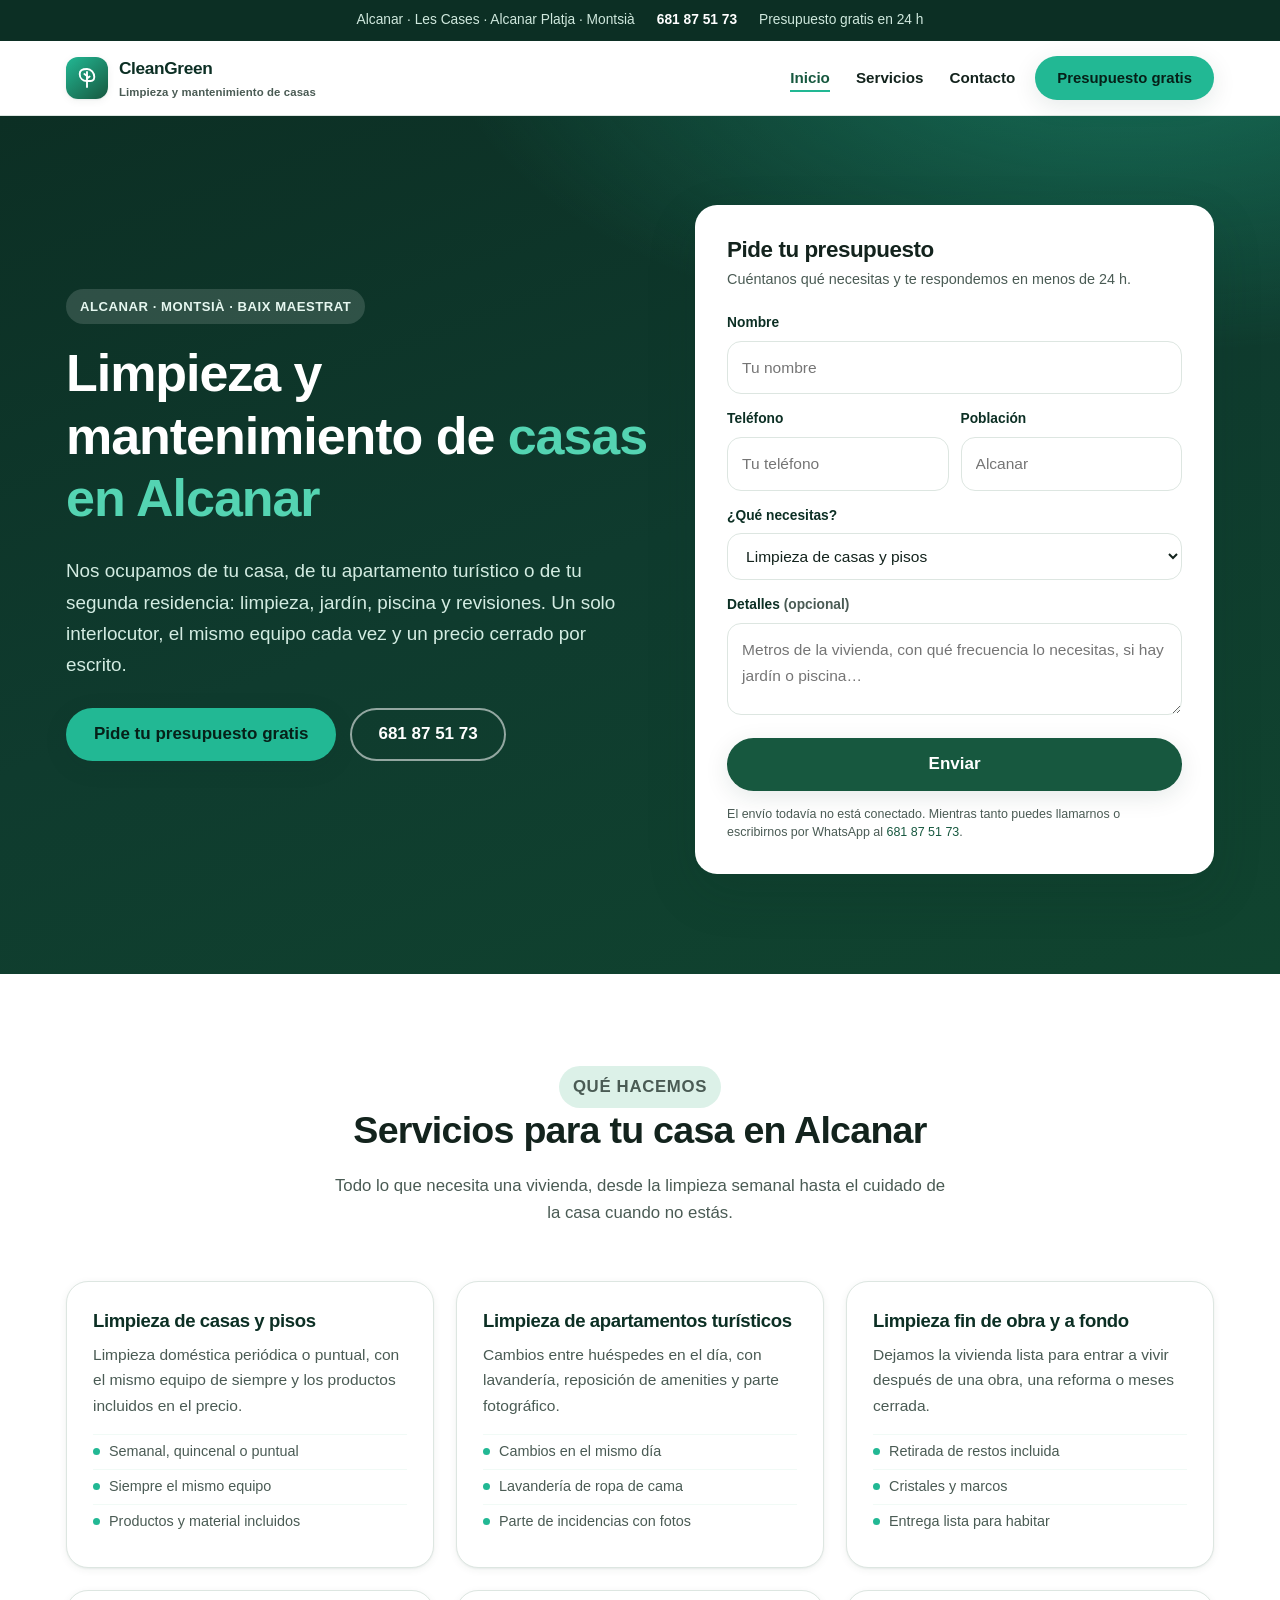
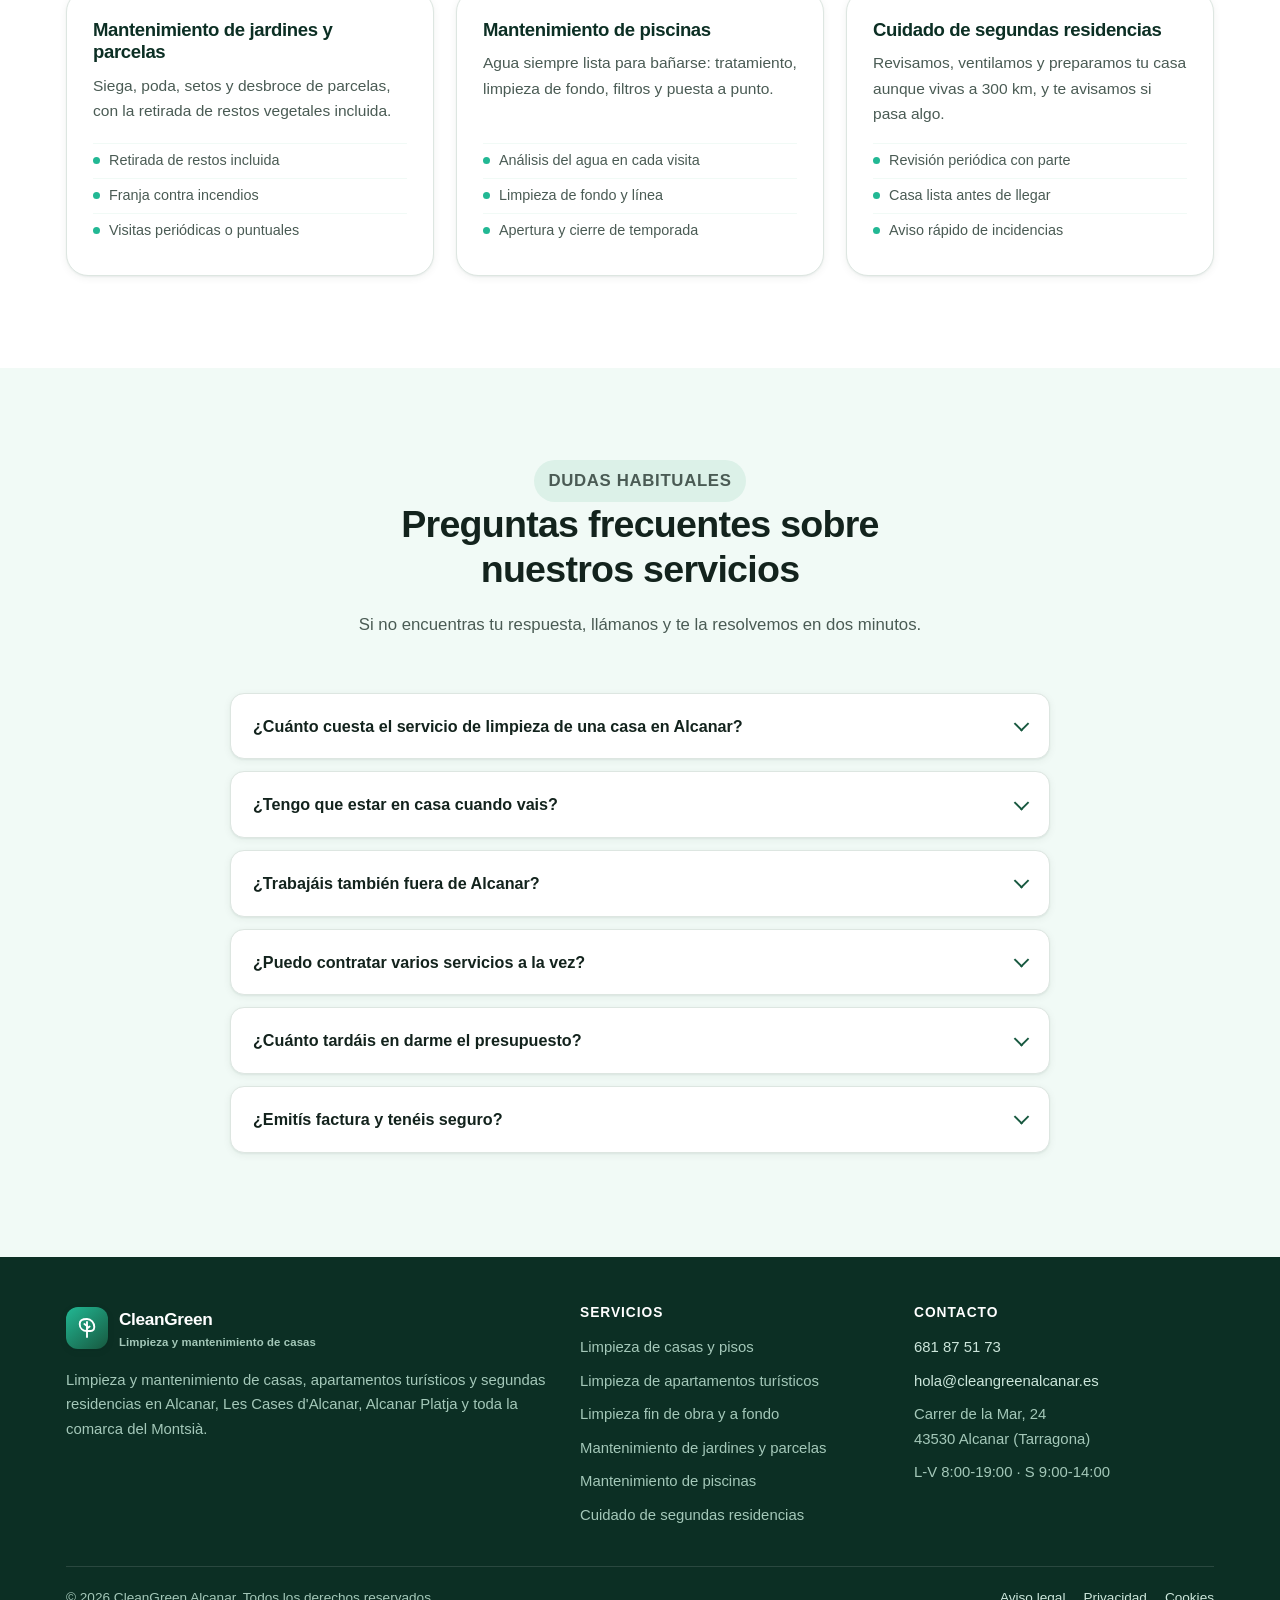
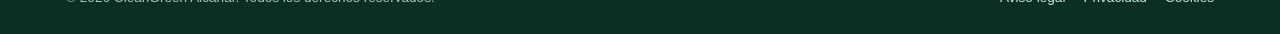
==== index.html @ db2a9612 "Desplegar la web en el dominio de GitHub Pages Web estatica de CleanGreen, empresa de limpieza y man" ====
<!DOCTYPE html>
<html lang="es">
<head>
<meta charset="utf-8">
<meta name="viewport" content="width=device-width, initial-scale=1">

<!-- ===== SEO basico ===== -->
<title>Limpieza y Mantenimiento de Casas en Alcanar | CleanGreen</title>
<meta name="description" content="Limpieza y mantenimiento de casas en Alcanar, Les Cases d&#x27;Alcanar y Alcanar Platja: limpieza doméstica, apartamentos turísticos, jardines y piscinas. Presupuesto gratis.">
<meta name="robots" content="index, follow, max-image-preview:large, max-snippet:-1">
<link rel="canonical" href="https://riuko97.github.io/CleanGreen/">
<meta name="author" content="CleanGreen Alcanar">
<meta name="theme-color" content="#0f3b2e">

<!-- ===== SEO local ===== -->
<meta name="geo.region" content="ES-CT">
<meta name="geo.placename" content="Alcanar, Tarragona">
<meta name="geo.position" content="40.5436;0.4817">
<meta name="ICBM" content="40.5436, 0.4817">

<!-- ===== Open Graph / Twitter ===== -->
<meta property="og:type" content="website">
<meta property="og:locale" content="es_ES">
<meta property="og:site_name" content="CleanGreen Alcanar">
<meta property="og:title" content="Limpieza y Mantenimiento de Casas en Alcanar | CleanGreen">
<meta property="og:description" content="Limpieza y mantenimiento de casas en Alcanar, Les Cases d&#x27;Alcanar y Alcanar Platja: limpieza doméstica, apartamentos turísticos, jardines y piscinas. Presupuesto gratis.">
<meta property="og:url" content="https://riuko97.github.io/CleanGreen/">
<meta property="og:image" content="https://riuko97.github.io/CleanGreen/img/og-cleangreen.png">
<meta property="og:image:width" content="1200">
<meta property="og:image:height" content="630">
<meta name="twitter:card" content="summary_large_image">
<meta name="twitter:title" content="Limpieza y Mantenimiento de Casas en Alcanar | CleanGreen">
<meta name="twitter:description" content="Limpieza y mantenimiento de casas en Alcanar, Les Cases d&#x27;Alcanar y Alcanar Platja: limpieza doméstica, apartamentos turísticos, jardines y piscinas. Presupuesto gratis.">
<meta name="twitter:image" content="https://riuko97.github.io/CleanGreen/img/og-cleangreen.png">

<link rel="stylesheet" href="css/styles.css?v=3">

<!-- ===== Datos estructurados ===== -->
<script type="application/ld+json">
{
  "@context": "https://schema.org",
  "@type": [
    "LocalBusiness",
    "HomeAndConstructionBusiness"
  ],
  "@id": "https://riuko97.github.io/CleanGreen/#negocio",
  "name": "CleanGreen Alcanar",
  "description": "Empresa de limpieza y mantenimiento de casas, apartamentos turísticos y segundas residencias en Alcanar, Les Cases d'Alcanar, Alcanar Platja y la comarca del Montsià.",
  "url": "https://riuko97.github.io/CleanGreen/",
  "image": "https://riuko97.github.io/CleanGreen/img/og-cleangreen.png",
  "telephone": "+34681875173",
  "email": "hola@cleangreenalcanar.es",
  "priceRange": "€€",
  "address": {
    "@type": "PostalAddress",
    "streetAddress": "Carrer de la Mar, 24",
    "addressLocality": "Alcanar",
    "addressRegion": "Tarragona",
    "postalCode": "43530",
    "addressCountry": "ES"
  },
  "geo": {
    "@type": "GeoCoordinates",
    "latitude": 40.5436,
    "longitude": 0.4817
  },
  "openingHoursSpecification": [
    {
      "@type": "OpeningHoursSpecification",
      "dayOfWeek": [
        "Monday",
        "Tuesday",
        "Wednesday",
        "Thursday",
        "Friday"
      ],
      "opens": "08:00",
      "closes": "19:00"
    },
    {
      "@type": "OpeningHoursSpecification",
      "dayOfWeek": "Saturday",
      "opens": "09:00",
      "closes": "14:00"
    }
  ],
  "areaServed": [
    {
      "@type": "City",
      "name": "Alcanar"
    },
    {
      "@type": "City",
      "name": "Les Cases d'Alcanar"
    },
    {
      "@type": "City",
      "name": "Alcanar Platja"
    },
    {
      "@type": "City",
      "name": "La Selleta"
    },
    {
      "@type": "City",
      "name": "Sant Carles de la Ràpita"
    },
    {
      "@type": "City",
      "name": "Ulldecona"
    },
    {
      "@type": "City",
      "name": "Amposta"
    },
    {
      "@type": "City",
      "name": "Santa Bàrbara"
    },
    {
      "@type": "City",
      "name": "Masdenverge"
    },
    {
      "@type": "City",
      "name": "La Sénia"
    },
    {
      "@type": "City",
      "name": "Vinaròs"
    },
    {
      "@type": "City",
      "name": "Sant Jordi"
    },
    {
      "@type": "City",
      "name": "Traiguera"
    },
    {
      "@type": "City",
      "name": "Càlig"
    }
  ],
  "knowsLanguage": [
    "es-ES",
    "ca-ES"
  ],
  "hasOfferCatalog": {
    "@type": "OfferCatalog",
    "name": "Servicios de limpieza y mantenimiento de casas en Alcanar",
    "itemListElement": [
      {
        "@type": "Offer",
        "itemOffered": {
          "@type": "Service",
          "name": "Limpieza de casas y pisos",
          "serviceType": "Limpieza de casas y pisos",
          "areaServed": "Alcanar"
        }
      },
      {
        "@type": "Offer",
        "itemOffered": {
          "@type": "Service",
          "name": "Limpieza de apartamentos turísticos",
          "serviceType": "Limpieza de apartamentos turísticos",
          "areaServed": "Alcanar"
        }
      },
      {
        "@type": "Offer",
        "itemOffered": {
          "@type": "Service",
          "name": "Limpieza fin de obra y a fondo",
          "serviceType": "Limpieza fin de obra y a fondo",
          "areaServed": "Alcanar"
        }
      },
      {
        "@type": "Offer",
        "itemOffered": {
          "@type": "Service",
          "name": "Mantenimiento de jardines y parcelas",
          "serviceType": "Mantenimiento de jardines y parcelas",
          "areaServed": "Alcanar"
        }
      },
      {
        "@type": "Offer",
        "itemOffered": {
          "@type": "Service",
          "name": "Mantenimiento de piscinas",
          "serviceType": "Mantenimiento de piscinas",
          "areaServed": "Alcanar"
        }
      },
      {
        "@type": "Offer",
        "itemOffered": {
          "@type": "Service",
          "name": "Cuidado de segundas residencias",
          "serviceType": "Cuidado de segundas residencias",
          "areaServed": "Alcanar"
        }
      }
    ]
  }
}
</script>
<script type="application/ld+json">
{
  "@context": "https://schema.org",
  "@type": "WebSite",
  "@id": "https://riuko97.github.io/CleanGreen/#web",
  "url": "https://riuko97.github.io/CleanGreen/",
  "name": "CleanGreen Alcanar",
  "inLanguage": "es-ES",
  "publisher": {
    "@id": "https://riuko97.github.io/CleanGreen/#negocio"
  }
}
</script>
<script type="application/ld+json">
{
  "@context": "https://schema.org",
  "@type": "FAQPage",
  "mainEntity": [
    {
      "@type": "Question",
      "name": "¿Cuánto cuesta el servicio de limpieza de una casa en Alcanar?",
      "acceptedAnswer": {
        "@type": "Answer",
        "text": "Depende de los metros, del estado de la vivienda y de la frecuencia. Trabajamos por horas con un precio cerrado por visita, que te damos por escrito después de ver la casa. La visita y el presupuesto son gratuitos y no te comprometen a nada."
      }
    },
    {
      "@type": "Question",
      "name": "¿Tengo que estar en casa cuando vais?",
      "acceptedAnswer": {
        "@type": "Answer",
        "text": "No. La mayoría de nuestros clientes nos deja llaves o un código de acceso, sobre todo en segundas residencias y apartamentos turísticos. Te avisamos al entrar y al salir y, si quieres, te mandamos fotos del resultado."
      }
    },
    {
      "@type": "Question",
      "name": "¿Trabajáis también fuera de Alcanar?",
      "acceptedAnswer": {
        "@type": "Answer",
        "text": "Sí. Cubrimos Les Cases d'Alcanar, Alcanar Platja, La Selleta y el resto del Montsià, además de Vinaròs, Sant Jordi y Traiguera. Si tu población no aparece en la lista, llámanos igualmente."
      }
    },
    {
      "@type": "Question",
      "name": "¿Puedo contratar varios servicios a la vez?",
      "acceptedAnswer": {
        "@type": "Answer",
        "text": "Es lo más habitual: casa, jardín y piscina en un mismo acuerdo, con una sola factura y un solo interlocutor. Sale mejor de precio que contratarlos por separado."
      }
    },
    {
      "@type": "Question",
      "name": "¿Cuánto tardáis en darme el presupuesto?",
      "acceptedAnswer": {
        "@type": "Answer",
        "text": "Respondemos en menos de 24 horas laborables y solemos poder pasar a ver la vivienda en 24 o 48 horas. En temporada alta, de junio a septiembre, conviene avisar con algo más de antelación."
      }
    },
    {
      "@type": "Question",
      "name": "¿Emitís factura y tenéis seguro?",
      "acceptedAnswer": {
        "@type": "Answer",
        "text": "Sí. Emitimos factura de todos los servicios, el personal está dado de alta y la empresa cuenta con seguro de responsabilidad civil."
      }
    }
  ]
}
</script>
</head>
<body>
<a class="saltar-a-contenido" href="#contenido">Saltar al contenido principal</a>

<!-- ===================== BARRA SUPERIOR ===================== -->
<div class="barra-superior">
  <div class="contenedor">
    <span>Alcanar · Les Cases · Alcanar Platja · Montsià</span>
    <span><a href="tel:+34681875173">681 87 51 73</a></span>
    <span>Presupuesto gratis en 24 h</span>
  </div>
</div>

<!-- ======================== CABECERA ======================== -->
<header class="cabecera">
  <div class="contenedor">
    <a class="logo" href="index.html" aria-label="CleanGreen Alcanar, ir al inicio">
      <span class="logo__marca" aria-hidden="true"><svg viewBox="0 0 24 24" fill="none" stroke="currentColor" stroke-width="1.9" stroke-linecap="round" stroke-linejoin="round" aria-hidden="true"><path d="M12 21v-6"/><path d="M12 15c-4.2 0-7.3-2.8-7.3-7S8 3 12 3s7.3 3.8 7.3 8-3.1 4-7.3 4Z"/><path d="M12 15V6"/><path d="m12 10-2.6-1.9"/><path d="m12 12.4 2.6-1.9"/></svg></span>
      <span>CleanGreen<small>Limpieza y mantenimiento de casas</small></span>
    </a>

    <!-- Menu de movil sin JavaScript: la casilla guarda si esta abierto -->
    <input class="menu-check" type="checkbox" id="menu" aria-label="Abrir menú de navegación">
    <label class="menu-boton" for="menu">
      <span class="menu-boton__barras" aria-hidden="true"></span>
      <span class="visualmente-oculto">Abrir menú de navegación</span>
    </label>

    <nav class="navegacion" aria-label="Navegación principal">
      <ul>
        <li><a href="index.html" aria-current="page">Inicio</a></li>
        <li><a href="servicios.html">Servicios</a></li>
        <li><a href="contacto.html">Contacto</a></li>
      </ul>
    </nav>

    <a class="boton boton--principal" href="contacto.html">Presupuesto gratis</a>
  </div>
</header>

<main id="contenido">

<!-- ========================== HÉROE ========================== -->
<section class="heroe">
  <div class="contenedor">
    <div class="heroe__rejilla">
      <div>
        <p class="etiqueta etiqueta--claro">Alcanar · Montsià · Baix Maestrat</p>

        <h1>Limpieza y mantenimiento de <em>casas en Alcanar</em></h1>

        <p class="heroe__entrada">
          Nos ocupamos de tu casa, de tu apartamento turístico o de tu segunda residencia:
          limpieza, jardín, piscina y revisiones. Un solo interlocutor, el mismo equipo cada
          vez y un precio cerrado por escrito.
        </p>

        <div class="acciones">
          <a class="boton boton--principal" href="contacto.html">Pide tu presupuesto gratis</a>
          <a class="boton boton--fantasma" href="tel:+34681875173">681 87 51 73</a>
        </div>
      </div>


      <div class="tarjeta-presupuesto" id="presupuesto">
        <h2>Pide tu presupuesto</h2>
        <p class="tarjeta-presupuesto__pie">Cuéntanos qué necesitas y te respondemos en menos de 24 h.</p>

        <!-- ================================================================
             FORMULARIO SIN ENVIO TODAVIA
             De momento es solo la maqueta: al pulsar el boton no pasa nada.
             Mas adelante se le anade el JavaScript que arma el mensaje y lo
             manda por WhatsApp, o se conecta a un servicio de formularios.
             ================================================================ -->
        <form>
          <div class="campo">
            <label for="nombre">Nombre</label>
            <input type="text" id="nombre" name="nombre" autocomplete="name" placeholder="Tu nombre">
          </div>

          <div class="campo campo--doble">
            <div>
              <label for="telefono">Teléfono</label>
              <input type="tel" id="telefono" name="telefono" autocomplete="tel" inputmode="tel" placeholder="Tu teléfono">
            </div>
            <div>
              <label for="poblacion">Población</label>
              <input type="text" id="poblacion" name="poblacion" placeholder="Alcanar">
            </div>
          </div>

          <div class="campo">
            <label for="servicio">¿Qué necesitas?</label>
            <select id="servicio" name="servicio">
              <option>Limpieza de casas y pisos</option>
              <option>Limpieza de apartamentos turísticos</option>
              <option>Limpieza fin de obra y a fondo</option>
              <option>Mantenimiento de jardines y parcelas</option>
              <option>Mantenimiento de piscinas</option>
              <option>Cuidado de segundas residencias</option>
              <option>Varios servicios / no lo sé</option>
            </select>
          </div>

          <div class="campo">
            <label for="mensaje">Detalles <span class="opcional">(opcional)</span></label>
            <textarea id="mensaje" name="mensaje" placeholder="Metros de la vivienda, con qué frecuencia lo necesitas, si hay jardín o piscina…"></textarea>
          </div>

          <button type="button" class="boton boton--verde boton--bloque">Enviar</button>
          <p class="nota-form">
            El envío todavía no está conectado. Mientras tanto puedes llamarnos o
            escribirnos por WhatsApp al <a href="tel:+34681875173">681 87 51 73</a>.
          </p>
        </form>
      </div>
    </div>
  </div>
</section>

<!-- ========================= SERVICIOS ========================= -->
<section class="seccion seccion--claro" id="servicios">
  <div class="contenedor">
    <div class="cabecera-seccion">
      <p class="etiqueta">Qué hacemos</p>
      <h2>Servicios para tu casa en Alcanar</h2>
      <p>Todo lo que necesita una vivienda, desde la limpieza semanal hasta el cuidado de
         la casa cuando no estás.</p>
    </div>

    <div class="rejilla-servicios">
      <article class="servicio">
        <h3>Limpieza de casas y pisos</h3>
        <p>Limpieza doméstica periódica o puntual, con el mismo equipo de siempre y los productos incluidos en el precio.</p>
        <ul>
          <li>Semanal, quincenal o puntual</li>
          <li>Siempre el mismo equipo</li>
          <li>Productos y material incluidos</li></ul>
      </article>
      <article class="servicio">
        <h3>Limpieza de apartamentos turísticos</h3>
        <p>Cambios entre huéspedes en el día, con lavandería, reposición de amenities y parte fotográfico.</p>
        <ul>
          <li>Cambios en el mismo día</li>
          <li>Lavandería de ropa de cama</li>
          <li>Parte de incidencias con fotos</li></ul>
      </article>
      <article class="servicio">
        <h3>Limpieza fin de obra y a fondo</h3>
        <p>Dejamos la vivienda lista para entrar a vivir después de una obra, una reforma o meses cerrada.</p>
        <ul>
          <li>Retirada de restos incluida</li>
          <li>Cristales y marcos</li>
          <li>Entrega lista para habitar</li></ul>
      </article>
      <article class="servicio">
        <h3>Mantenimiento de jardines y parcelas</h3>
        <p>Siega, poda, setos y desbroce de parcelas, con la retirada de restos vegetales incluida.</p>
        <ul>
          <li>Retirada de restos incluida</li>
          <li>Franja contra incendios</li>
          <li>Visitas periódicas o puntuales</li></ul>
      </article>
      <article class="servicio">
        <h3>Mantenimiento de piscinas</h3>
        <p>Agua siempre lista para bañarse: tratamiento, limpieza de fondo, filtros y puesta a punto.</p>
        <ul>
          <li>Análisis del agua en cada visita</li>
          <li>Limpieza de fondo y línea</li>
          <li>Apertura y cierre de temporada</li></ul>
      </article>
      <article class="servicio">
        <h3>Cuidado de segundas residencias</h3>
        <p>Revisamos, ventilamos y preparamos tu casa aunque vivas a 300 km, y te avisamos si pasa algo.</p>
        <ul>
          <li>Revisión periódica con parte</li>
          <li>Casa lista antes de llegar</li>
          <li>Aviso rápido de incidencias</li></ul>
      </article>
    </div>
  </div>
</section>

<!-- ============================ FAQ ============================ -->
<section class="seccion seccion--verde" id="faq">
  <div class="contenedor">
    <div class="cabecera-seccion">
      <p class="etiqueta">Dudas habituales</p>
      <h2>Preguntas frecuentes sobre nuestros servicios</h2>
      <p>Si no encuentras tu respuesta, llámanos y te la resolvemos en dos minutos.</p>
    </div>

    <div class="faq">
      <details>
        <summary>¿Cuánto cuesta el servicio de limpieza de una casa en Alcanar?</summary>
        <div class="faq__cuerpo"><p>Depende de los metros, del estado de la vivienda y de la frecuencia. Trabajamos por horas con un precio cerrado por visita, que te damos por escrito después de ver la casa. La visita y el presupuesto son gratuitos y no te comprometen a nada.</p></div>
      </details>
      <details>
        <summary>¿Tengo que estar en casa cuando vais?</summary>
        <div class="faq__cuerpo"><p>No. La mayoría de nuestros clientes nos deja llaves o un código de acceso, sobre todo en segundas residencias y apartamentos turísticos. Te avisamos al entrar y al salir y, si quieres, te mandamos fotos del resultado.</p></div>
      </details>
      <details>
        <summary>¿Trabajáis también fuera de Alcanar?</summary>
        <div class="faq__cuerpo"><p>Sí. Cubrimos Les Cases d&#x27;Alcanar, Alcanar Platja, La Selleta y el resto del Montsià, además de Vinaròs, Sant Jordi y Traiguera. Si tu población no aparece en la lista, llámanos igualmente.</p></div>
      </details>
      <details>
        <summary>¿Puedo contratar varios servicios a la vez?</summary>
        <div class="faq__cuerpo"><p>Es lo más habitual: casa, jardín y piscina en un mismo acuerdo, con una sola factura y un solo interlocutor. Sale mejor de precio que contratarlos por separado.</p></div>
      </details>
      <details>
        <summary>¿Cuánto tardáis en darme el presupuesto?</summary>
        <div class="faq__cuerpo"><p>Respondemos en menos de 24 horas laborables y solemos poder pasar a ver la vivienda en 24 o 48 horas. En temporada alta, de junio a septiembre, conviene avisar con algo más de antelación.</p></div>
      </details>
      <details>
        <summary>¿Emitís factura y tenéis seguro?</summary>
        <div class="faq__cuerpo"><p>Sí. Emitimos factura de todos los servicios, el personal está dado de alta y la empresa cuenta con seguro de responsabilidad civil.</p></div>
      </details>
    </div>
  </div>
</section>

</main>

<!-- =========================== PIE =========================== -->
<footer class="pie">
  <div class="contenedor">
    <div class="pie__rejilla">
      <div>
        <a class="logo" href="index.html" aria-label="CleanGreen Alcanar, ir al inicio">
      <span class="logo__marca" aria-hidden="true"><svg viewBox="0 0 24 24" fill="none" stroke="currentColor" stroke-width="1.9" stroke-linecap="round" stroke-linejoin="round" aria-hidden="true"><path d="M12 21v-6"/><path d="M12 15c-4.2 0-7.3-2.8-7.3-7S8 3 12 3s7.3 3.8 7.3 8-3.1 4-7.3 4Z"/><path d="M12 15V6"/><path d="m12 10-2.6-1.9"/><path d="m12 12.4 2.6-1.9"/></svg></span>
      <span>CleanGreen<small>Limpieza y mantenimiento de casas</small></span>
    </a>
        <p style="margin-top:16px">
          Limpieza y mantenimiento de casas, apartamentos turísticos y segundas
          residencias en Alcanar, Les Cases d'Alcanar, Alcanar Platja y toda la
          comarca del Montsià.
        </p>
      </div>

      <div>
        <h3>Servicios</h3>
        <ul>
          <li>Limpieza de casas y pisos</li>
          <li>Limpieza de apartamentos turísticos</li>
          <li>Limpieza fin de obra y a fondo</li>
          <li>Mantenimiento de jardines y parcelas</li>
          <li>Mantenimiento de piscinas</li>
          <li>Cuidado de segundas residencias</li></ul>
      </div>

      <div>
        <h3>Contacto</h3>
        <ul>
          <li><a href="tel:+34681875173">681 87 51 73</a></li>
          <li><a href="mailto:hola@cleangreenalcanar.es">hola@cleangreenalcanar.es</a></li>
          <li>Carrer de la Mar, 24<br>43530 Alcanar (Tarragona)</li>
          <li>L-V 8:00-19:00 · S 9:00-14:00</li>
        </ul>
      </div>
    </div>

    <div class="pie__legal">
      <p>&copy; 2026 CleanGreen Alcanar. Todos los derechos reservados.</p>
      <nav aria-label="Información legal">
        <a href="aviso-legal.html">Aviso legal</a>
        <a href="politica-de-privacidad.html">Privacidad</a>
        <a href="politica-de-cookies.html">Cookies</a>
      </nav>
    </div>
  </div>
</footer>
</body>
</html>
---- css/styles.css ----
/* =========================================================================
   CleanGreen · Limpieza y mantenimiento de casas en Alcanar
   Hoja de estilos única. Sin frameworks, sin fuentes externas y sin
   JavaScript: la tipografía es la del sistema, así la web carga rápido y
   no se transfiere la IP del visitante a servidores de terceros (RGPD).
   ========================================================================= */

:root{
  /* Verdes de marca */
  --verde-900:#0c2f24;
  --verde-800:#0f3b2e;
  --verde-700:#17583f;
  --verde-600:#1d7454;
  --verde-500:#249069;
  --verde-100:#dcf1e8;
  --verde-50:#f1faf6;

  /* Acento agua */
  --agua-500:#22b894;
  --agua-400:#54d4b2;

  --tinta:#13231d;
  --tinta-suave:#4a5b54;
  --gris-linea:#dde6e1;
  --fondo:#fbfdfc;

  --radio:14px;
  --radio-lg:22px;
  --sombra-sm:0 1px 2px rgba(12,47,36,.06), 0 2px 8px rgba(12,47,36,.06);
  --sombra-md:0 6px 24px rgba(12,47,36,.10);
  --sombra-lg:0 18px 50px rgba(12,47,36,.16);
  --max:1180px;
  --fuente:-apple-system, BlinkMacSystemFont, "Segoe UI", Roboto, "Helvetica Neue", Arial, "Noto Sans", sans-serif;
}

*,*::before,*::after{box-sizing:border-box}
html{-webkit-text-size-adjust:100%}
body{
  margin:0;
  font-family:var(--fuente);
  color:var(--tinta);
  background:var(--fondo);
  line-height:1.65;
  font-size:17px;
  overflow-x:hidden;
}
img{max-width:100%;height:auto;display:block}
a{color:var(--verde-700);text-decoration:none}
a:hover{text-decoration:underline}
h1,h2,h3{line-height:1.2;margin:0 0 .5em;letter-spacing:-.02em;font-weight:800}
h1{font-size:clamp(2rem,5.2vw,3.25rem)}
h2{font-size:clamp(1.55rem,3.6vw,2.35rem)}
h3{font-size:1.16rem;font-weight:700}
p{margin:0 0 1rem}
ul{margin:0 0 1rem;padding-left:1.15rem}

.contenedor{width:100%;max-width:var(--max);margin-inline:auto;padding-inline:16px}
.seccion{padding:clamp(56px,8vw,92px) 0}
.seccion--claro{background:#fff}
.seccion--verde{background:var(--verde-50)}

/* ------------------------------ Accesibilidad ------------------------- */
.saltar-a-contenido{
  position:absolute;left:-9999px;top:0;z-index:999;
  background:var(--verde-800);color:#fff;padding:12px 18px;border-radius:0 0 10px 0;
}
.saltar-a-contenido:focus{left:0}
:focus-visible{outline:3px solid var(--agua-500);outline-offset:3px;border-radius:6px}
.visualmente-oculto{
  position:absolute !important;width:1px;height:1px;padding:0;margin:-1px;
  overflow:hidden;clip:rect(0 0 0 0);white-space:nowrap;border:0;
}

/* ---------------------------- Etiquetas y botones --------------------- */
.etiqueta{
  display:inline-block;
  background:var(--verde-100);color:var(--verde-800);
  font-size:.82rem;font-weight:700;letter-spacing:.04em;text-transform:uppercase;
  padding:7px 14px;border-radius:999px;margin-bottom:18px;
}
.etiqueta--claro{background:rgba(255,255,255,.14);color:#e6f7f0}

.boton{
  display:inline-flex;align-items:center;justify-content:center;
  font:inherit;font-weight:700;cursor:pointer;
  padding:15px 26px;border-radius:999px;border:2px solid transparent;
  transition:transform .18s ease, background .18s ease;
  text-decoration:none !important;line-height:1.1;text-align:center;
}
.boton:hover{transform:translateY(-2px)}
.boton--principal{background:var(--agua-500);color:#062018;box-shadow:var(--sombra-md)}
.boton--principal:hover{background:var(--agua-400)}
.boton--verde{background:var(--verde-700);color:#fff;box-shadow:var(--sombra-md)}
.boton--verde:hover{background:var(--verde-600)}
.boton--fantasma{background:transparent;color:#fff;border-color:rgba(255,255,255,.55)}
.boton--fantasma:hover{background:rgba(255,255,255,.12)}
.boton--bloque{width:100%}
.acciones{display:flex;gap:14px;flex-wrap:wrap;margin-bottom:30px}

/* ------------------------------ Barra superior ------------------------ */
.barra-superior{background:var(--verde-900);color:#cfe8dd;font-size:.86rem}
.barra-superior .contenedor{
  display:flex;gap:10px 22px;align-items:center;justify-content:center;
  flex-wrap:wrap;padding-block:9px;text-align:center;
}
.barra-superior a{color:#fff;font-weight:700}

/* --------------------------------- Cabecera --------------------------- */
.cabecera{
  position:sticky;top:0;z-index:50;background:rgba(255,255,255,.94);
  backdrop-filter:saturate(1.4) blur(10px);
  border-bottom:1px solid var(--gris-linea);
}
.cabecera .contenedor{display:flex;align-items:center;gap:20px;min-height:74px;position:relative}
.logo{display:flex;align-items:center;gap:11px;font-weight:800;color:var(--verde-900);font-size:1.08rem;letter-spacing:-.02em}
.logo:hover{text-decoration:none}
.logo__marca{
  width:42px;height:42px;border-radius:12px;flex:none;
  background:linear-gradient(140deg,var(--agua-500),var(--verde-700));
  display:grid;place-items:center;box-shadow:var(--sombra-sm);
}
.logo__marca svg{width:24px;height:24px;color:#fff}
.logo small{display:block;font-size:.71rem;font-weight:600;color:var(--tinta-suave);letter-spacing:.01em}

.navegacion{margin-left:auto}
.navegacion ul{display:flex;gap:26px;list-style:none;margin:0;padding:0;align-items:center}
.navegacion a{color:var(--tinta);font-weight:600;font-size:.95rem;position:relative;padding-block:6px}
.navegacion a:hover{color:var(--verde-700);text-decoration:none}
.navegacion a::after{
  content:"";position:absolute;left:0;right:100%;bottom:0;height:2px;
  background:var(--agua-500);transition:right .22s ease;
}
.navegacion a:hover::after,.navegacion a[aria-current="page"]::after{right:0}
.navegacion a[aria-current="page"]{color:var(--verde-700)}
.cabecera .boton{padding:12px 20px;font-size:.93rem}

/* Menú de móvil hecho solo con CSS: una casilla oculta guarda el estado
   de abierto/cerrado, así la navegación funciona sin JavaScript. */
.menu-check{position:absolute;opacity:0;width:0;height:0}
.menu-boton{display:none;margin-left:auto;cursor:pointer;
  border:1px solid var(--gris-linea);border-radius:11px;padding:12px 11px;color:var(--verde-900)}
.menu-boton__barras,
.menu-boton__barras::before,
.menu-boton__barras::after{
  display:block;width:22px;height:2.5px;background:currentColor;border-radius:2px;
}
.menu-boton__barras{position:relative}
.menu-boton__barras::before{content:"";position:absolute;top:-7px;left:0}
.menu-boton__barras::after{content:"";position:absolute;top:7px;left:0}
.menu-check:focus-visible + .menu-boton{outline:3px solid var(--agua-500);outline-offset:3px}

@media (max-width:960px){
  .menu-boton{display:block}
  .cabecera .contenedor > .boton{display:none}
  .navegacion{
    position:absolute;top:100%;left:0;right:0;background:#fff;
    border-bottom:1px solid var(--gris-linea);box-shadow:var(--sombra-md);
    display:none;margin-left:0;
  }
  .menu-check:checked ~ .navegacion{display:block}
  .navegacion ul{flex-direction:column;align-items:stretch;gap:0;padding:8px 16px 20px}
  .navegacion li{border-bottom:1px solid var(--verde-50)}
  .navegacion a{display:block;padding:15px 2px;font-size:1.03rem}
  .navegacion .boton{margin-top:16px;width:100%}
}

/* ---------------------------------- Héroe ----------------------------- */
.heroe,.cabecera-pagina{
  position:relative;color:#fff;overflow:hidden;
  background:
    radial-gradient(1100px 520px at 88% -10%, rgba(34,184,148,.45), transparent 62%),
    linear-gradient(160deg,var(--verde-900) 0%, var(--verde-800) 50%, #10442f 100%);
}
.heroe__rejilla{
  display:grid;gap:44px;align-items:center;grid-template-columns:1.06fr .94fr;
  padding:clamp(52px,7vw,90px) 0 clamp(58px,8vw,100px);
}
@media (max-width:1000px){.heroe__rejilla{grid-template-columns:1fr;gap:36px}}
.heroe h1{color:#fff}
.heroe h1 em{font-style:normal;color:var(--agua-400)}
.heroe__entrada{font-size:clamp(1.02rem,2vw,1.18rem);color:#d3ece2;max-width:56ch;margin-bottom:28px}

/* --------------------- Cabecera de páginas interiores ------------------ */
.cabecera-pagina{padding:clamp(44px,6vw,72px) 0 clamp(48px,6vw,76px)}
.cabecera-pagina h1{color:#fff;max-width:20ch}
.cabecera-pagina__entrada{color:#d3ece2;max-width:62ch;font-size:clamp(1rem,1.8vw,1.13rem);margin-bottom:0}

/* --------------------------------- Migas ------------------------------ */
.migas{background:#fff;border-bottom:1px solid var(--gris-linea);font-size:.85rem}
.migas ol{list-style:none;display:flex;flex-wrap:wrap;gap:8px;margin:0;padding:13px 0;color:var(--tinta-suave)}
.migas li+li::before{content:"›";margin-right:8px;color:var(--gris-linea)}
.migas a{color:var(--verde-700);font-weight:600}

/* --------------------------- Tarjeta de presupuesto -------------------- */
.tarjeta-presupuesto{
  background:#fff;color:var(--tinta);border-radius:var(--radio-lg);
  padding:clamp(24px,3vw,32px);box-shadow:var(--sombra-lg);
}
.tarjeta-presupuesto h2{font-size:1.4rem;margin-bottom:4px}
.tarjeta-presupuesto__pie{font-size:.9rem;color:var(--tinta-suave);margin-bottom:20px}
.campo{margin-bottom:14px}
.campo label{display:block;font-size:.86rem;font-weight:700;margin-bottom:6px;color:var(--verde-900)}
.campo input,.campo select,.campo textarea{
  width:100%;font:inherit;font-size:.97rem;padding:13px 14px;
  border:1.5px solid var(--gris-linea);border-radius:var(--radio);background:#fff;color:var(--tinta);
  transition:border-color .15s ease, box-shadow .15s ease;
}
.campo input:focus,.campo select:focus,.campo textarea:focus{
  outline:none;border-color:var(--verde-600);box-shadow:0 0 0 4px var(--verde-100);
}
.campo textarea{resize:vertical;min-height:92px}
.campo--doble{display:grid;grid-template-columns:1fr 1fr;gap:12px}
@media (max-width:420px){.campo--doble{grid-template-columns:1fr}}
.opcional{font-weight:600;color:var(--tinta-suave)}
.nota-form{font-size:.78rem;color:var(--tinta-suave);margin:14px 0 0;line-height:1.5}

/* --------------------------- Cabecera de sección ---------------------- */
.cabecera-seccion{max-width:66ch;margin:0 auto clamp(38px,5vw,54px);text-align:center}
.cabecera-seccion p{color:var(--tinta-suave);font-size:1.05rem;margin-bottom:0}

/* -------------------------------- Servicios --------------------------- */
.rejilla-servicios{display:grid;gap:22px;grid-template-columns:repeat(3,1fr)}
@media (max-width:940px){.rejilla-servicios{grid-template-columns:repeat(2,1fr)}}
@media (max-width:620px){.rejilla-servicios{grid-template-columns:1fr}}
.servicio{
  background:#fff;border:1px solid var(--gris-linea);border-radius:var(--radio-lg);
  padding:28px 26px;box-shadow:var(--sombra-sm);
  transition:transform .2s ease, box-shadow .2s ease, border-color .2s ease;
  display:flex;flex-direction:column;
}
.servicio:hover{transform:translateY(-4px);box-shadow:var(--sombra-md);border-color:var(--verde-100)}
.servicio h3{color:var(--verde-900)}
.servicio p{color:var(--tinta-suave);font-size:.97rem;margin-bottom:16px}
.servicio ul{list-style:none;padding:0;margin:auto 0 0;font-size:.9rem;color:var(--tinta-suave)}
.servicio li{display:flex;gap:9px;align-items:flex-start;padding:5px 0;border-top:1px solid var(--verde-50)}
.servicio li::before{content:"";width:7px;height:7px;border-radius:50%;background:var(--agua-500);flex:none;margin-top:8px}

/* Detalle ampliado de la página de servicios */
.servicio-detalle{
  background:#fff;border:1px solid var(--gris-linea);border-radius:var(--radio-lg);
  padding:clamp(24px,3vw,34px);box-shadow:var(--sombra-sm);margin-bottom:22px;
}
.servicio-detalle h2{font-size:1.5rem;margin-bottom:10px}
.servicio-detalle > p{color:var(--tinta-suave);max-width:75ch}
.servicio-detalle__lista{
  display:grid;gap:10px 26px;grid-template-columns:repeat(2,1fr);
  list-style:none;padding:0;margin:20px 0 0;font-size:.95rem;
}
@media (max-width:760px){.servicio-detalle__lista{grid-template-columns:1fr}}
.servicio-detalle__lista li{padding:9px 0;border-top:1px solid var(--verde-50);color:var(--tinta-suave)}
.servicio-detalle__lista strong{color:var(--verde-900);display:block}

/* ---------------------------------- FAQ ------------------------------- */
.faq{max-width:820px;margin-inline:auto}
.faq details{
  background:#fff;border:1px solid var(--gris-linea);border-radius:var(--radio);
  margin-bottom:12px;box-shadow:var(--sombra-sm);overflow:hidden;
}
.faq summary{
  cursor:pointer;list-style:none;padding:19px 54px 19px 22px;font-weight:700;
  position:relative;font-size:1.01rem;
}
.faq summary::-webkit-details-marker{display:none}
.faq summary::after{
  content:"";position:absolute;right:22px;top:50%;width:11px;height:11px;
  border-right:2.5px solid var(--verde-700);border-bottom:2.5px solid var(--verde-700);
  transform:translateY(-70%) rotate(45deg);transition:transform .2s ease;
}
.faq details[open] summary::after{transform:translateY(-20%) rotate(-135deg)}
.faq details[open] summary{background:var(--verde-50)}
.faq__cuerpo{padding:4px 22px 20px;color:var(--tinta-suave);font-size:.97rem}
.faq__cuerpo p:last-child{margin-bottom:0}

/* -------------------------------- Contacto ---------------------------- */
.contacto{display:grid;grid-template-columns:.95fr 1.05fr;gap:40px;align-items:start}
@media (max-width:900px){.contacto{grid-template-columns:1fr}}
.datos-contacto{list-style:none;padding:0;margin:0}
.datos-contacto li{display:flex;gap:15px;padding:15px 0;border-bottom:1px solid var(--gris-linea)}
.datos-contacto svg{width:22px;height:22px;color:var(--verde-700);flex:none;margin-top:3px}
.datos-contacto strong{display:block;font-size:.8rem;text-transform:uppercase;letter-spacing:.05em;color:var(--tinta-suave)}
.datos-contacto a{font-weight:700;font-size:1.06rem}
.datos-contacto .dato{font-weight:700;font-size:1.02rem}

/* ----------------------------- Páginas legales ------------------------ */
.pagina-legal{padding:clamp(40px,6vw,68px) 0;background:#fff}
.pagina-legal .contenedor{max-width:820px}
.pagina-legal .actualizado{color:var(--tinta-suave);font-size:.9rem;margin-bottom:30px}
.pagina-legal h2{font-size:1.3rem;margin-top:38px}
.pagina-legal h2:first-of-type{margin-top:0}
.pagina-legal table{width:100%;border-collapse:collapse;font-size:.92rem;margin-bottom:22px}
.pagina-legal th,.pagina-legal td{border:1px solid var(--gris-linea);padding:11px 13px;text-align:left;vertical-align:top}
.pagina-legal th{background:var(--verde-50);font-size:.85rem}
.pagina-legal li{margin-bottom:8px}
.nota-ficticio{
  background:var(--verde-50);border-left:4px solid var(--agua-500);
  padding:16px 18px;border-radius:0 var(--radio) var(--radio) 0;
  font-size:.92rem;color:var(--tinta-suave);
}

/* ---------------------------------- Pie ------------------------------- */
.pie{background:var(--verde-900);color:#a4c8b9;padding:48px 0 24px;font-size:.93rem}
.pie__rejilla{display:grid;grid-template-columns:1.6fr 1fr 1fr;gap:34px;padding-bottom:30px}
@media (max-width:760px){.pie__rejilla{grid-template-columns:1fr;gap:26px}}
.pie h3{color:#fff;font-size:.86rem;text-transform:uppercase;letter-spacing:.07em;margin-bottom:14px}
.pie ul{list-style:none;padding:0;margin:0}
.pie li{margin-bottom:9px}
.pie a{color:#cce6db}
.pie a:hover{color:#fff}
.pie .logo{color:#fff}
.pie .logo small{color:#a4c8b9}
.pie__legal{
  border-top:1px solid rgba(255,255,255,.12);padding-top:20px;font-size:.85rem;
  display:flex;justify-content:space-between;gap:12px 20px;flex-wrap:wrap;align-items:center;
}
.pie__legal p{margin:0}
.pie__legal nav{display:flex;gap:18px;flex-wrap:wrap}

@media print{
  .cabecera,.barra-superior,.migas{display:none !important}
}
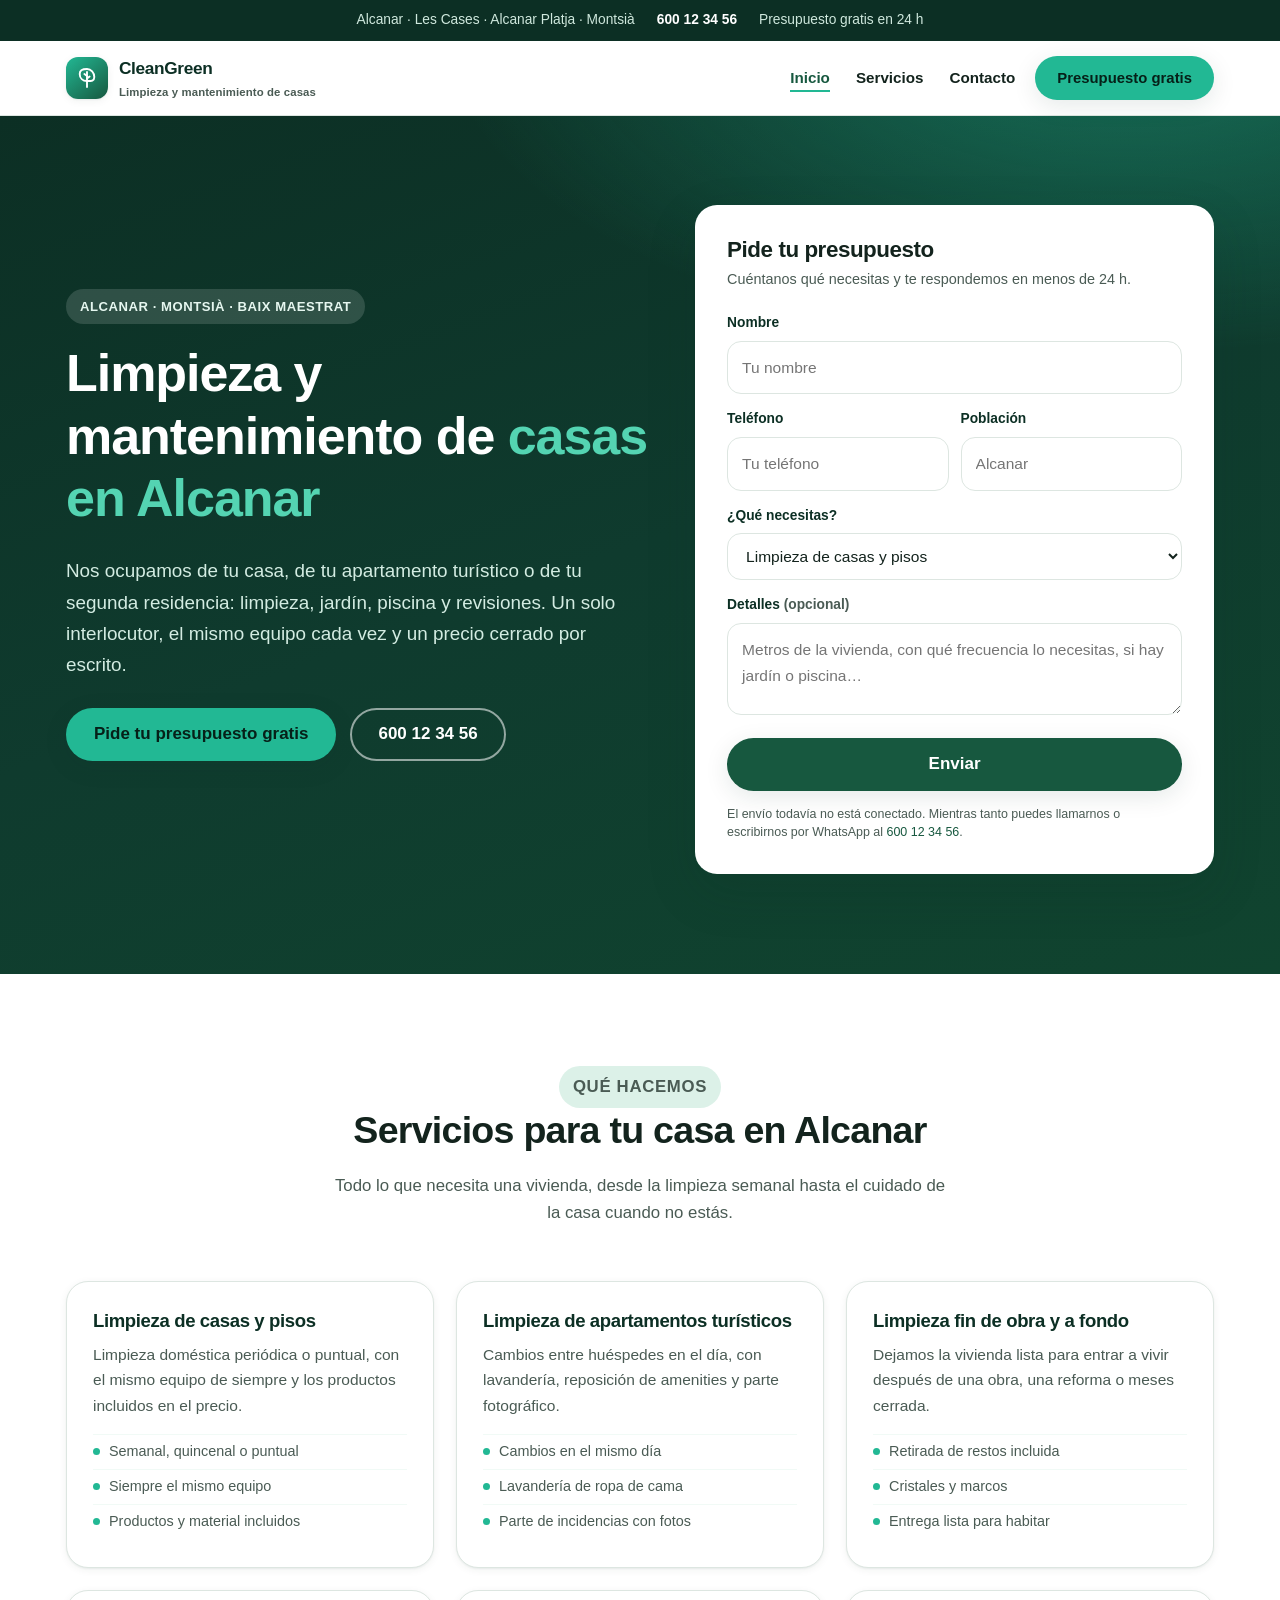
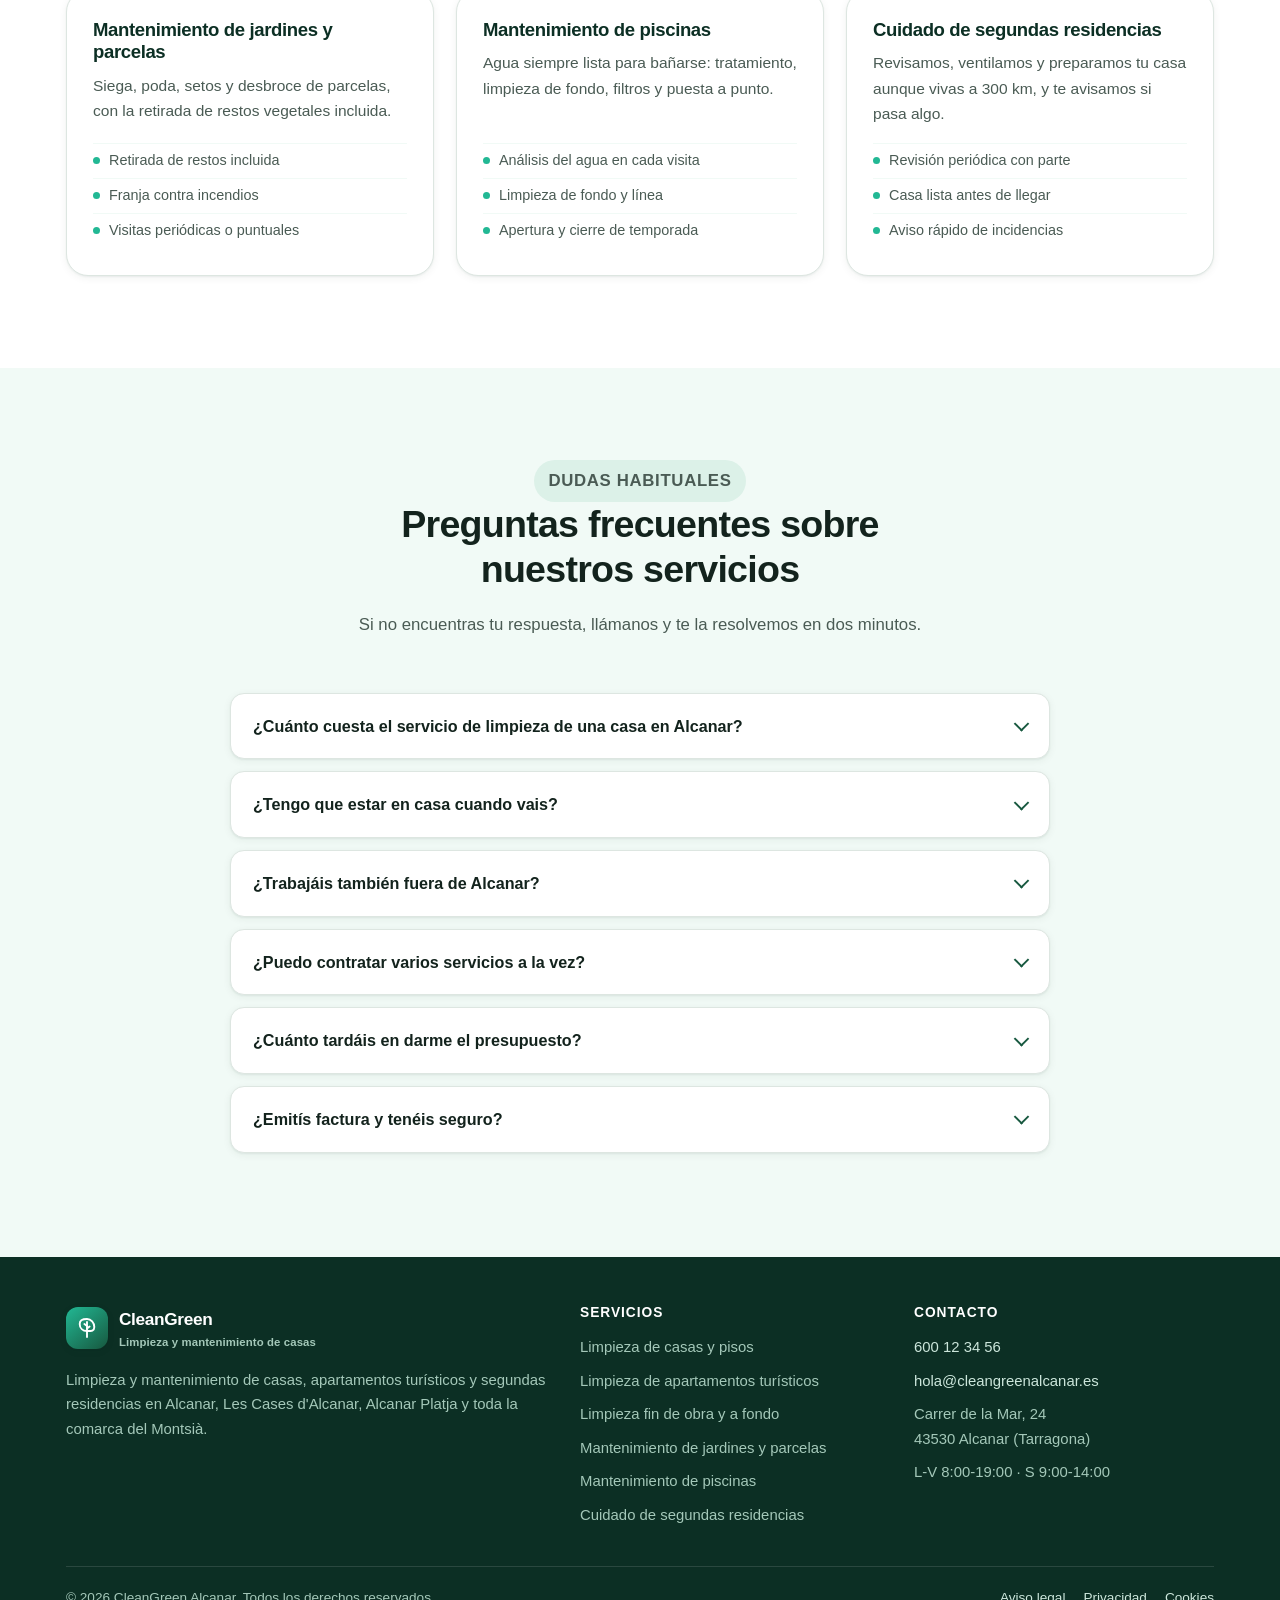
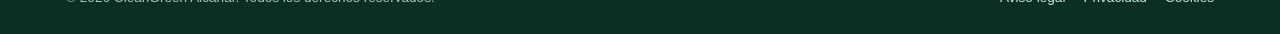
==== commit 77151a7a: "Cambia el número de contacto por uno ficticio" ====
--- a/index.html
+++ b/index.html
@@ -48,7 +48,7 @@
   "description": "Empresa de limpieza y mantenimiento de casas, apartamentos turísticos y segundas residencias en Alcanar, Les Cases d'Alcanar, Alcanar Platja y la comarca del Montsià.",
   "url": "https://riuko97.github.io/CleanGreen/",
   "image": "https://riuko97.github.io/CleanGreen/img/og-cleangreen.png",
-  "telephone": "+34681875173",
+  "telephone": "+34681000012",
   "email": "hola@cleangreenalcanar.es",
   "priceRange": "€€",
   "address": {
@@ -285,7 +285,7 @@
 <div class="barra-superior">
   <div class="contenedor">
     <span>Alcanar · Les Cases · Alcanar Platja · Montsià</span>
-    <span><a href="tel:+34681875173">681 87 51 73</a></span>
+    <span><a href="tel:+34600123456">600 12 34 56</a></span>
     <span>Presupuesto gratis en 24 h</span>
   </div>
 </div>
@@ -336,7 +336,7 @@
 
         <div class="acciones">
           <a class="boton boton--principal" href="contacto.html">Pide tu presupuesto gratis</a>
-          <a class="boton boton--fantasma" href="tel:+34681875173">681 87 51 73</a>
+          <a class="boton boton--fantasma" href="tel:+34600123456">600 12 34 56</a>
         </div>
       </div>
 
@@ -389,7 +389,7 @@
           <button type="button" class="boton boton--verde boton--bloque">Enviar</button>
           <p class="nota-form">
             El envío todavía no está conectado. Mientras tanto puedes llamarnos o
-            escribirnos por WhatsApp al <a href="tel:+34681875173">681 87 51 73</a>.
+            escribirnos por WhatsApp al <a href="tel:+34600123456">600 12 34 56</a>.
           </p>
         </form>
       </div>
@@ -530,7 +530,7 @@
       <div>
         <h3>Contacto</h3>
         <ul>
-          <li><a href="tel:+34681875173">681 87 51 73</a></li>
+          <li><a href="tel:+34600123456">600 12 34 56</a></li>
           <li><a href="mailto:hola@cleangreenalcanar.es">hola@cleangreenalcanar.es</a></li>
           <li>Carrer de la Mar, 24<br>43530 Alcanar (Tarragona)</li>
           <li>L-V 8:00-19:00 · S 9:00-14:00</li>
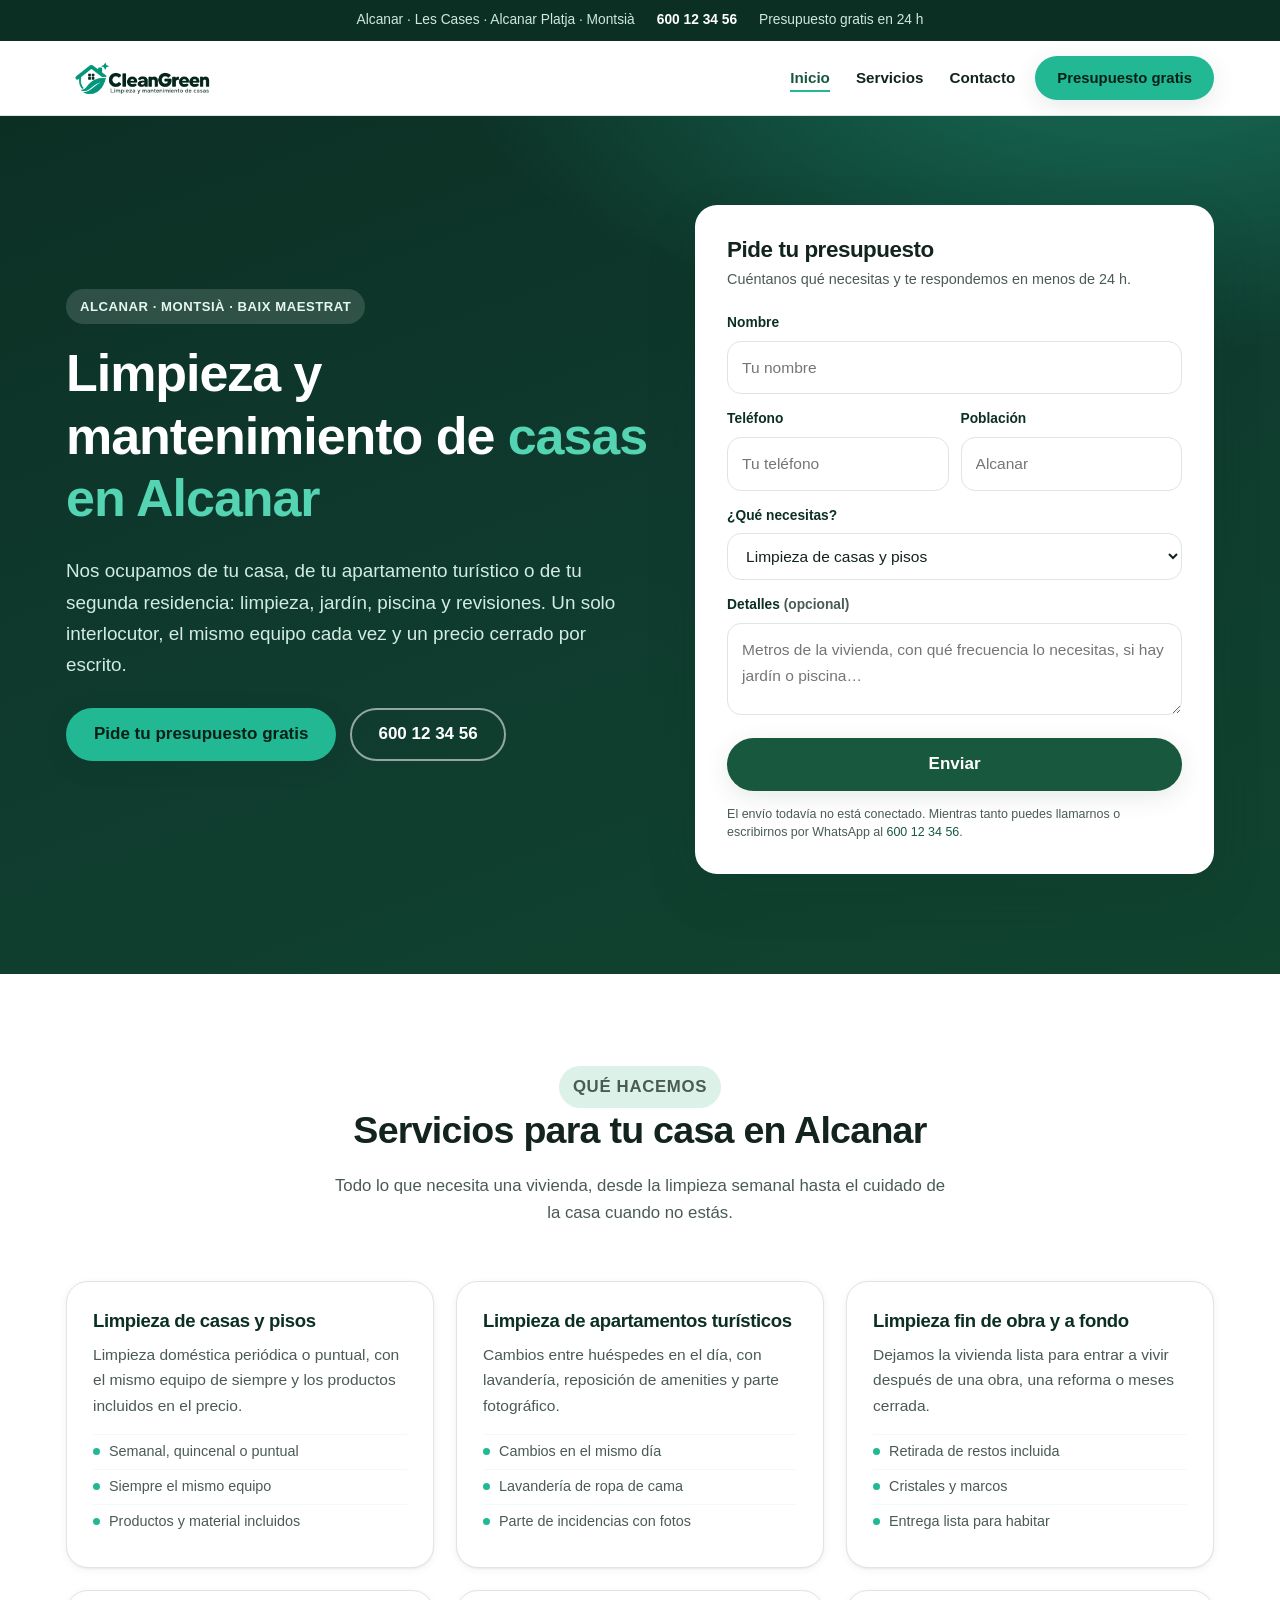
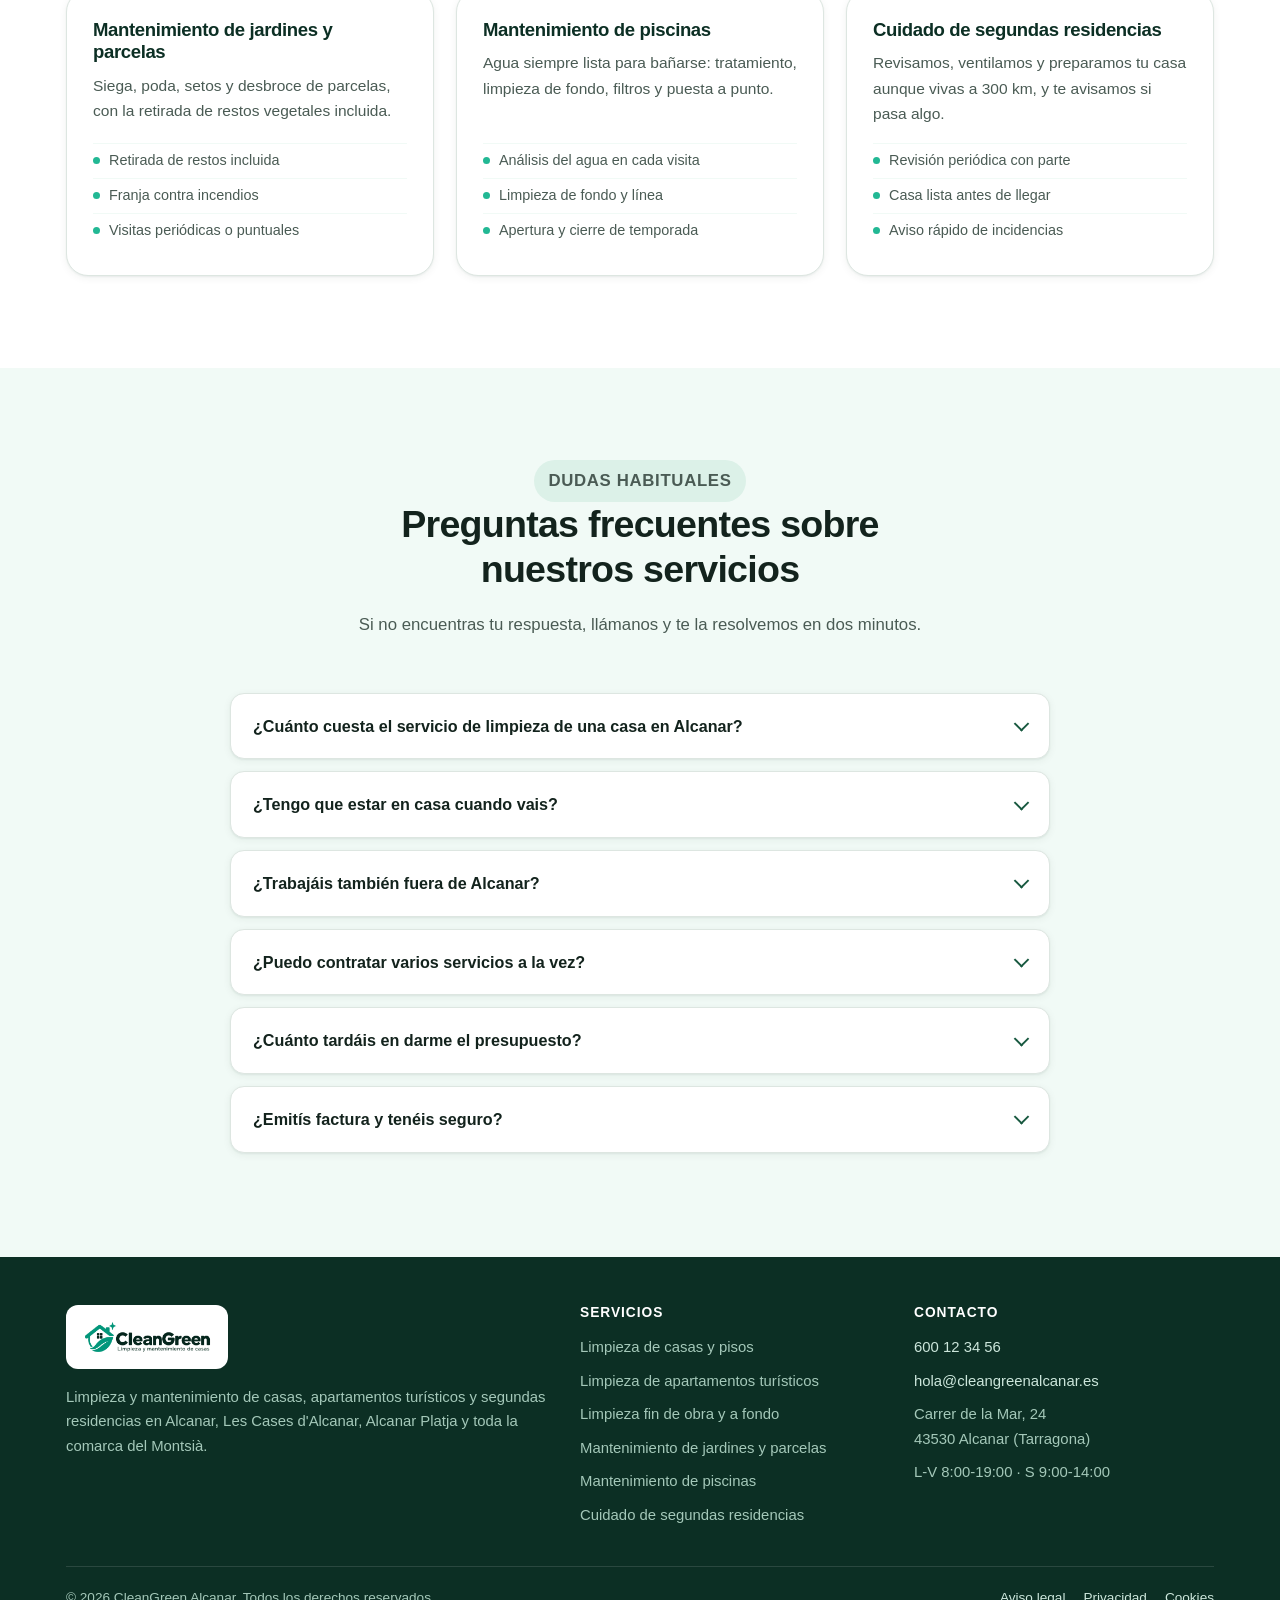
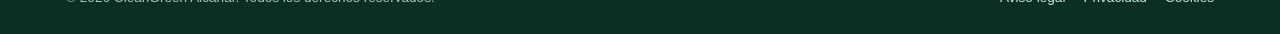
==== commit 52cb943b: "Aplica el logo de CleanGreen en cabecera y pie" ====
--- a/index.html
+++ b/index.html
@@ -294,8 +294,7 @@
 <header class="cabecera">
   <div class="contenedor">
     <a class="logo" href="index.html" aria-label="CleanGreen Alcanar, ir al inicio">
-      <span class="logo__marca" aria-hidden="true"><svg viewBox="0 0 24 24" fill="none" stroke="currentColor" stroke-width="1.9" stroke-linecap="round" stroke-linejoin="round" aria-hidden="true"><path d="M12 21v-6"/><path d="M12 15c-4.2 0-7.3-2.8-7.3-7S8 3 12 3s7.3 3.8 7.3 8-3.1 4-7.3 4Z"/><path d="M12 15V6"/><path d="m12 10-2.6-1.9"/><path d="m12 12.4 2.6-1.9"/></svg></span>
-      <span>CleanGreen<small>Limpieza y mantenimiento de casas</small></span>
+      <img class="logo__img" src="img/cleangreen-transparente.png" alt="CleanGreen, limpieza y mantenimiento de casas" width="2069" height="760">
     </a>
 
     <!-- Menu de movil sin JavaScript: la casilla guarda si esta abierto -->
@@ -506,8 +505,7 @@
     <div class="pie__rejilla">
       <div>
         <a class="logo" href="index.html" aria-label="CleanGreen Alcanar, ir al inicio">
-      <span class="logo__marca" aria-hidden="true"><svg viewBox="0 0 24 24" fill="none" stroke="currentColor" stroke-width="1.9" stroke-linecap="round" stroke-linejoin="round" aria-hidden="true"><path d="M12 21v-6"/><path d="M12 15c-4.2 0-7.3-2.8-7.3-7S8 3 12 3s7.3 3.8 7.3 8-3.1 4-7.3 4Z"/><path d="M12 15V6"/><path d="m12 10-2.6-1.9"/><path d="m12 12.4 2.6-1.9"/></svg></span>
-      <span>CleanGreen<small>Limpieza y mantenimiento de casas</small></span>
+      <img class="logo__img" src="img/cleangreen-transparente.png" alt="CleanGreen, limpieza y mantenimiento de casas" width="2069" height="760">
     </a>
         <p style="margin-top:16px">
           Limpieza y mantenimiento de casas, apartamentos turísticos y segundas
--- a/css/styles.css
+++ b/css/styles.css
@@ -318,3 +318,8 @@
 @media print{
   .cabecera,.barra-superior,.migas{display:none !important}
 }
+
+/* Logo en imagen */
+.logo__img{height:56px;width:auto;display:block}
+.pie .logo__img{background:#fff;border-radius:12px;padding:6px 10px;height:64px}
+@media (max-width:600px){.logo__img{height:44px}}
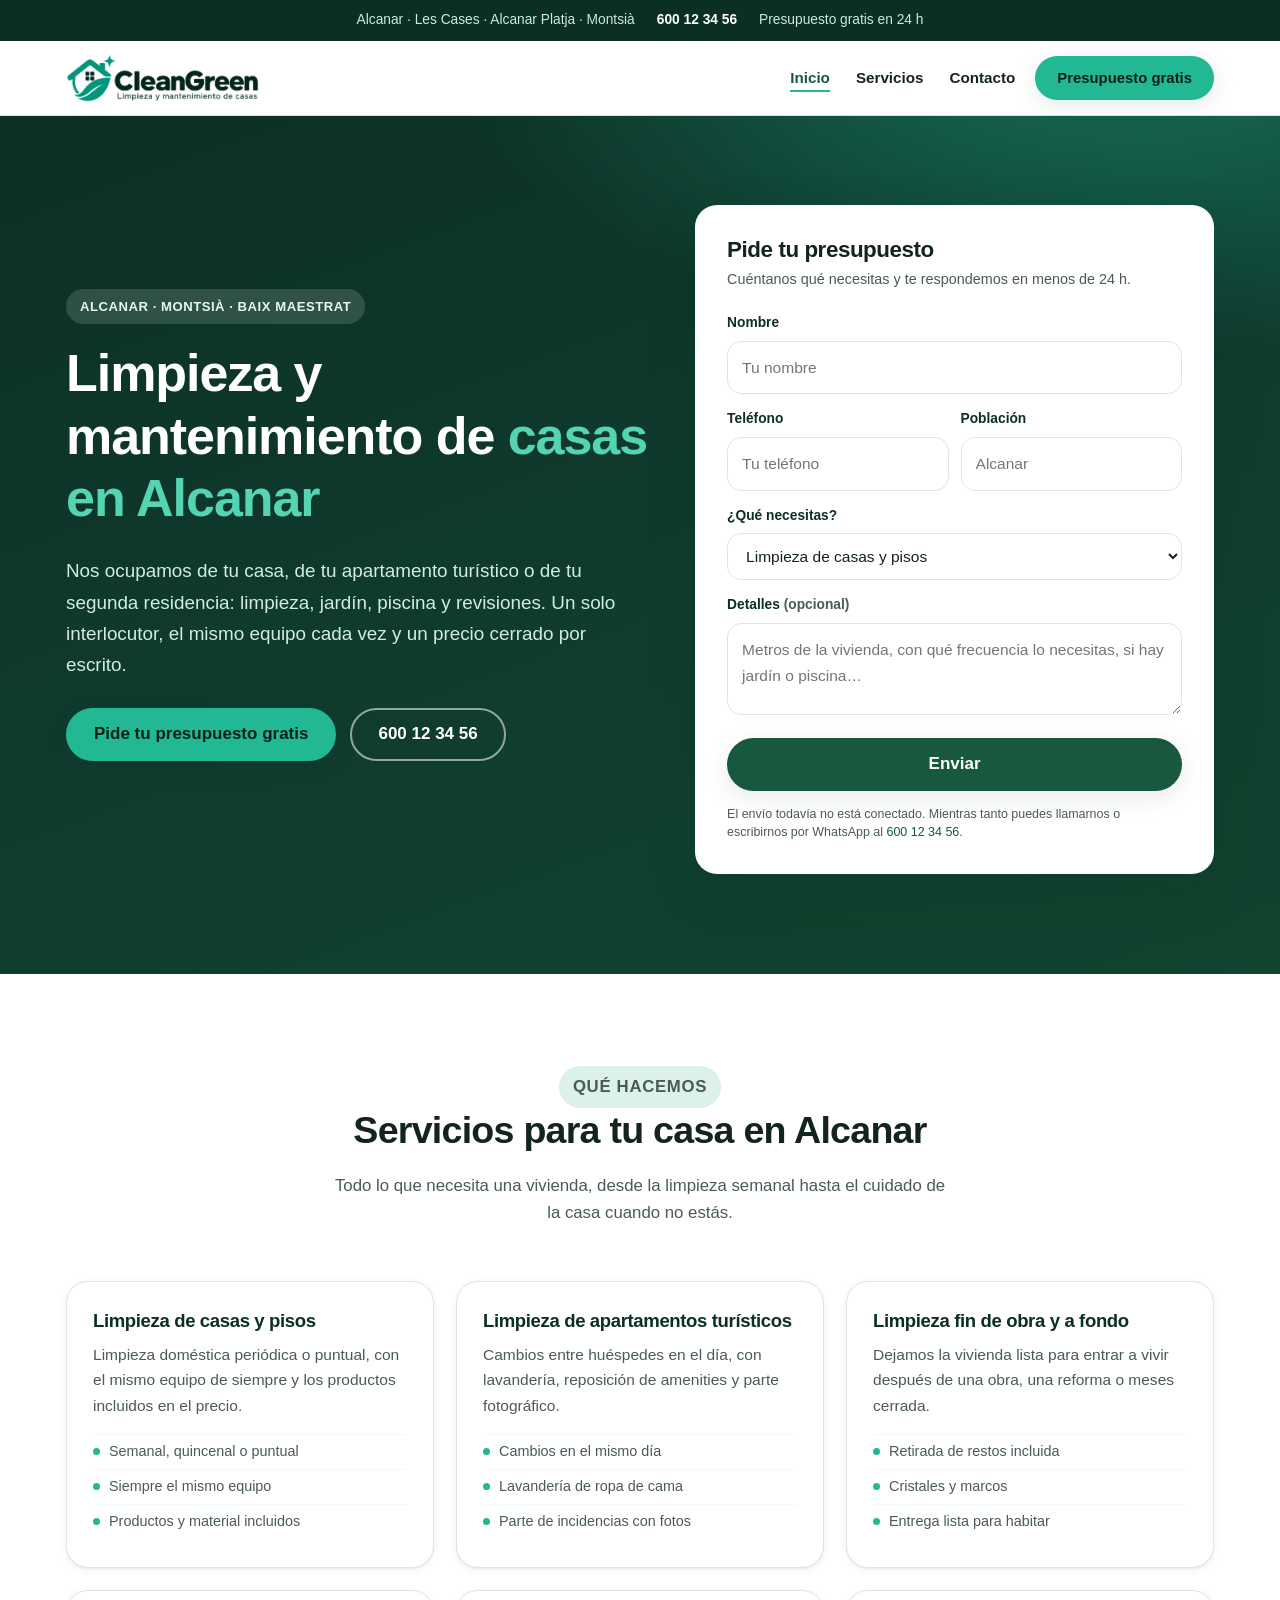
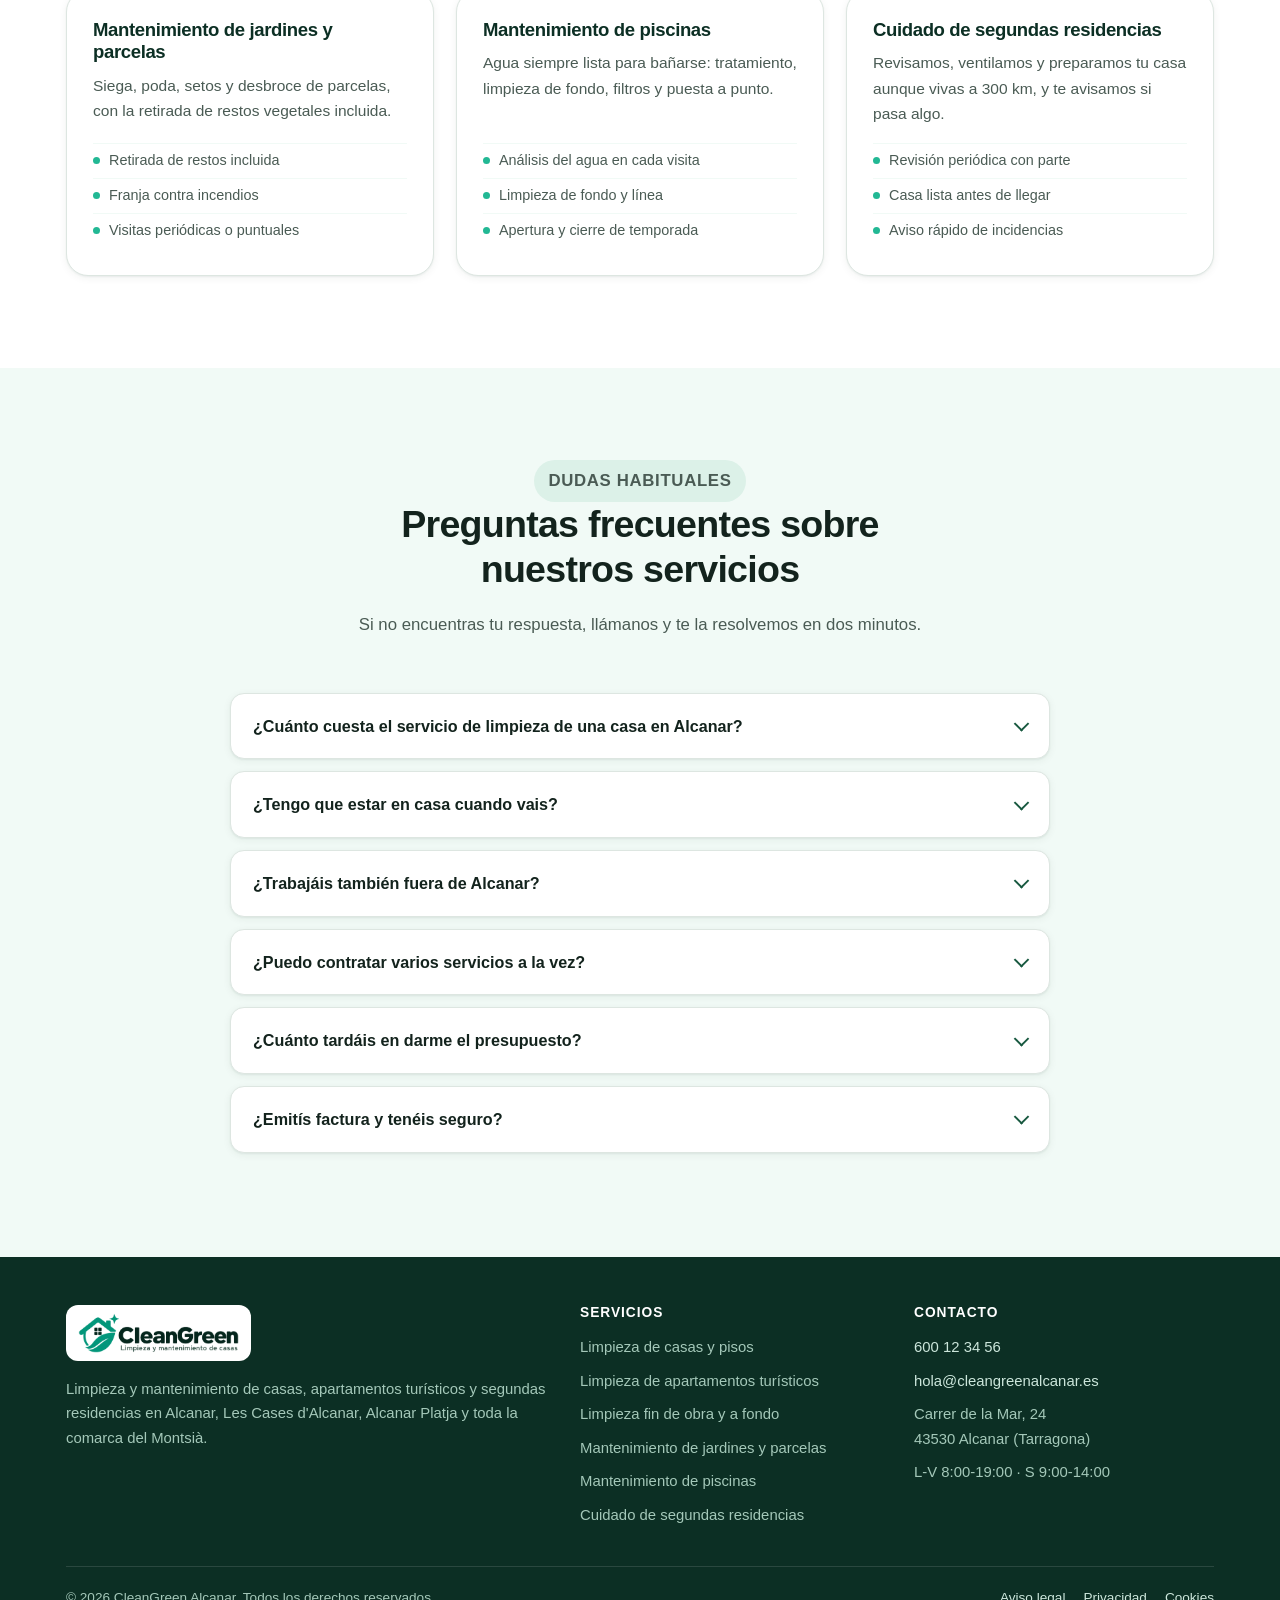
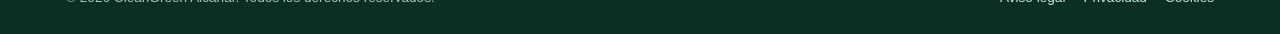
==== commit 6ae10ad0: "Ajusta el tamaño del logo y recorta sus márgenes" ====
--- a/index.html
+++ b/index.html
@@ -33,7 +33,7 @@
 <meta name="twitter:description" content="Limpieza y mantenimiento de casas en Alcanar, Les Cases d&#x27;Alcanar y Alcanar Platja: limpieza doméstica, apartamentos turísticos, jardines y piscinas. Presupuesto gratis.">
 <meta name="twitter:image" content="https://riuko97.github.io/CleanGreen/img/og-cleangreen.png">
 
-<link rel="stylesheet" href="css/styles.css?v=3">
+<link rel="stylesheet" href="css/styles.css?v=4">
 
 <!-- ===== Datos estructurados ===== -->
 <script type="application/ld+json">
@@ -294,7 +294,7 @@
 <header class="cabecera">
   <div class="contenedor">
     <a class="logo" href="index.html" aria-label="CleanGreen Alcanar, ir al inicio">
-      <img class="logo__img" src="img/cleangreen-transparente.png" alt="CleanGreen, limpieza y mantenimiento de casas" width="2069" height="760">
+      <img class="logo__img" src="img/cleangreen-transparente.png" alt="CleanGreen, limpieza y mantenimiento de casas" width="1844" height="459">
     </a>
 
     <!-- Menu de movil sin JavaScript: la casilla guarda si esta abierto -->
@@ -505,7 +505,7 @@
     <div class="pie__rejilla">
       <div>
         <a class="logo" href="index.html" aria-label="CleanGreen Alcanar, ir al inicio">
-      <img class="logo__img" src="img/cleangreen-transparente.png" alt="CleanGreen, limpieza y mantenimiento de casas" width="2069" height="760">
+      <img class="logo__img" src="img/cleangreen-transparente.png" alt="CleanGreen, limpieza y mantenimiento de casas" width="1844" height="459">
     </a>
         <p style="margin-top:16px">
           Limpieza y mantenimiento de casas, apartamentos turísticos y segundas
--- a/css/styles.css
+++ b/css/styles.css
@@ -320,6 +320,6 @@
 }
 
 /* Logo en imagen */
-.logo__img{height:56px;width:auto;display:block}
-.pie .logo__img{background:#fff;border-radius:12px;padding:6px 10px;height:64px}
-@media (max-width:600px){.logo__img{height:44px}}
+.logo__img{height:48px;width:auto;display:block}
+.pie .logo__img{background:#fff;border-radius:12px;padding:8px 12px;height:56px}
+@media (max-width:600px){.logo__img{height:36px}}
